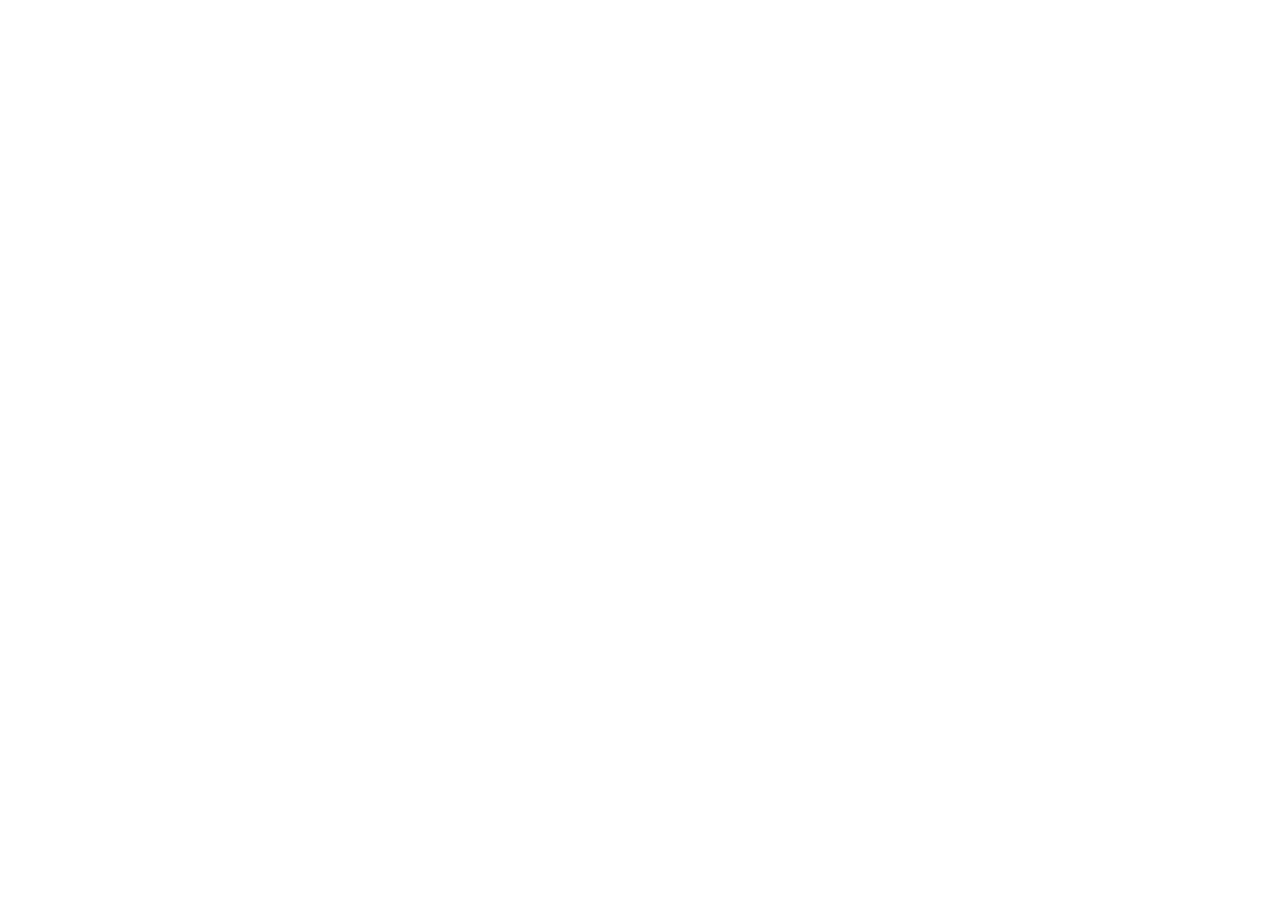
==== index.html @ fb3aa290 "basic files" ====
<!DOCTYPE html>
<html lang="en">
<head>
    <meta charset="UTF-8">
    <meta name="viewport" content="width=device-width, initial-scale=1.0">
    <title>parkticipation</title>
</head>
<body>
    
</body>
</html>
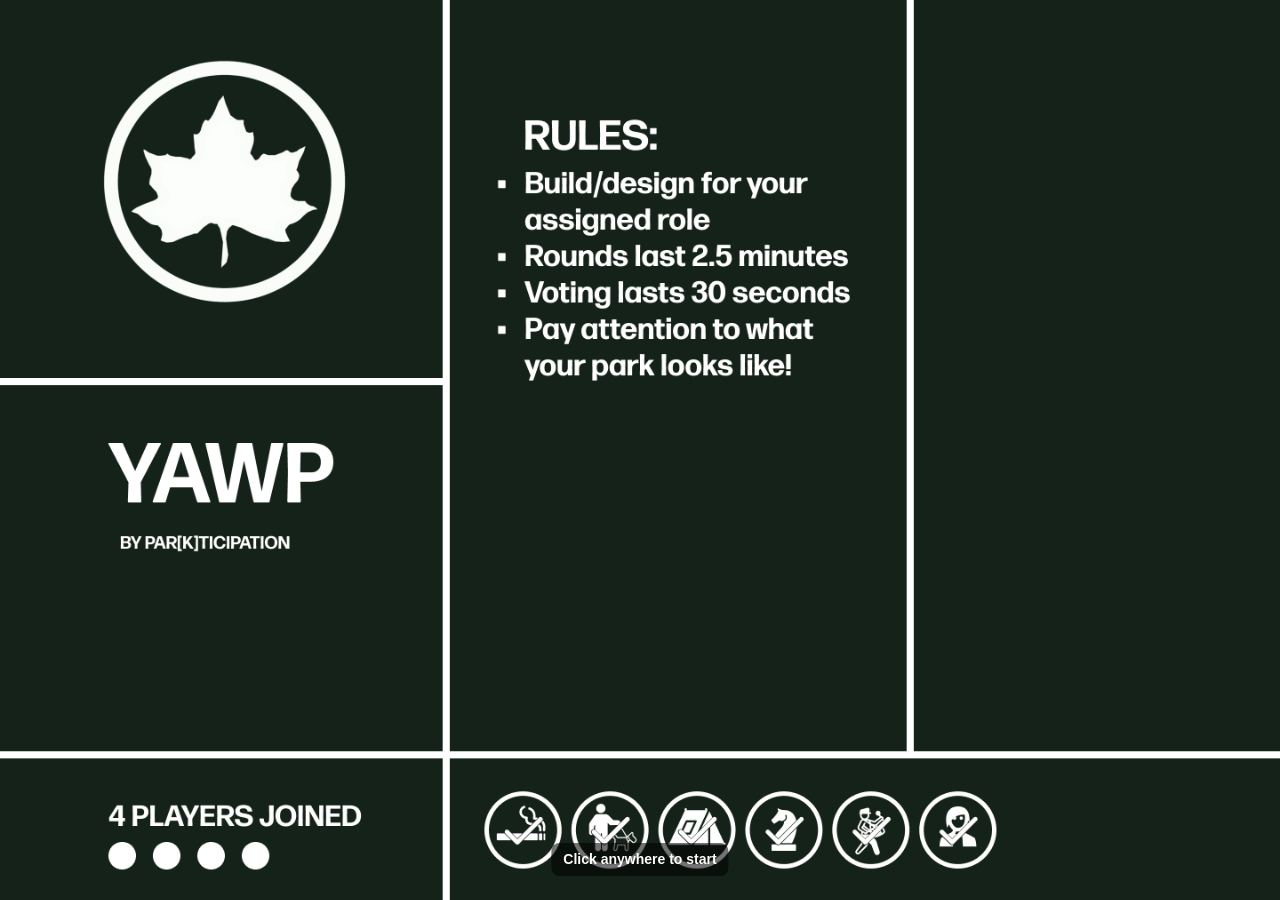
==== commit 15985894: "add first 4 start images/pages Added the first 4 images and the slideshow (timeings can be changed) " ====
--- a/index.html
+++ b/index.html
@@ -2,10 +2,19 @@
 <html lang="en">
 <head>
     <meta charset="UTF-8">
-    <meta name="viewport" content="width=device-width, initial-scale=1.0">
+    <meta name="viewport" content="width=device-width, initial-scale=1">
     <title>parkticipation</title>
+    <link rel="stylesheet" href="styles.css">
 </head>
 <body>
-    
+    <main class="slides">
+        <img class="slide active click" src="image/desktop_1.png" alt="Desktop 1">
+        <img class="slide" src="image/desktop_2.png" alt="Desktop 2">
+        <img class="slide" src="image/desktop_3.png" alt="Desktop 3">
+        <img class="slide" src="image/desktop_4.png" alt="Desktop 4">
+        <img class="slide" src="image/desktop_5.png" alt="Desktop 5">
+        <div class="hint">Click anywhere to start</div>
+    </main>
+    <script src="temp.js"></script>
 </body>
 </html>
--- a/styles.css
+++ b/styles.css
@@ -0,0 +1,46 @@
+html, body {
+	margin: 0;
+	height: 100%;
+	overflow: hidden;
+	background: #000;
+}
+
+.slides {
+	position: relative;
+	height: 100vh;
+}
+
+.slide {
+	position: absolute;
+	inset: 0;
+	width: 100%;
+	height: 100%;
+	object-fit: cover;
+	opacity: 0;
+	transition: opacity .5s;
+}
+
+.active {
+	opacity: 1;
+}
+
+.click {
+	cursor: pointer;
+}
+
+.hint {
+	position: absolute;
+	left: 50%;
+	bottom: 24px;
+	transform: translateX(-50%);
+	padding: 8px 12px;
+	color: #fff;
+	background: rgba(0, 0, 0, 0.55);
+	font: 600 14px/1.2 sans-serif;
+	border-radius: 8px;
+	z-index: 2;
+}
+
+body.started .hint {
+	display: none;
+}
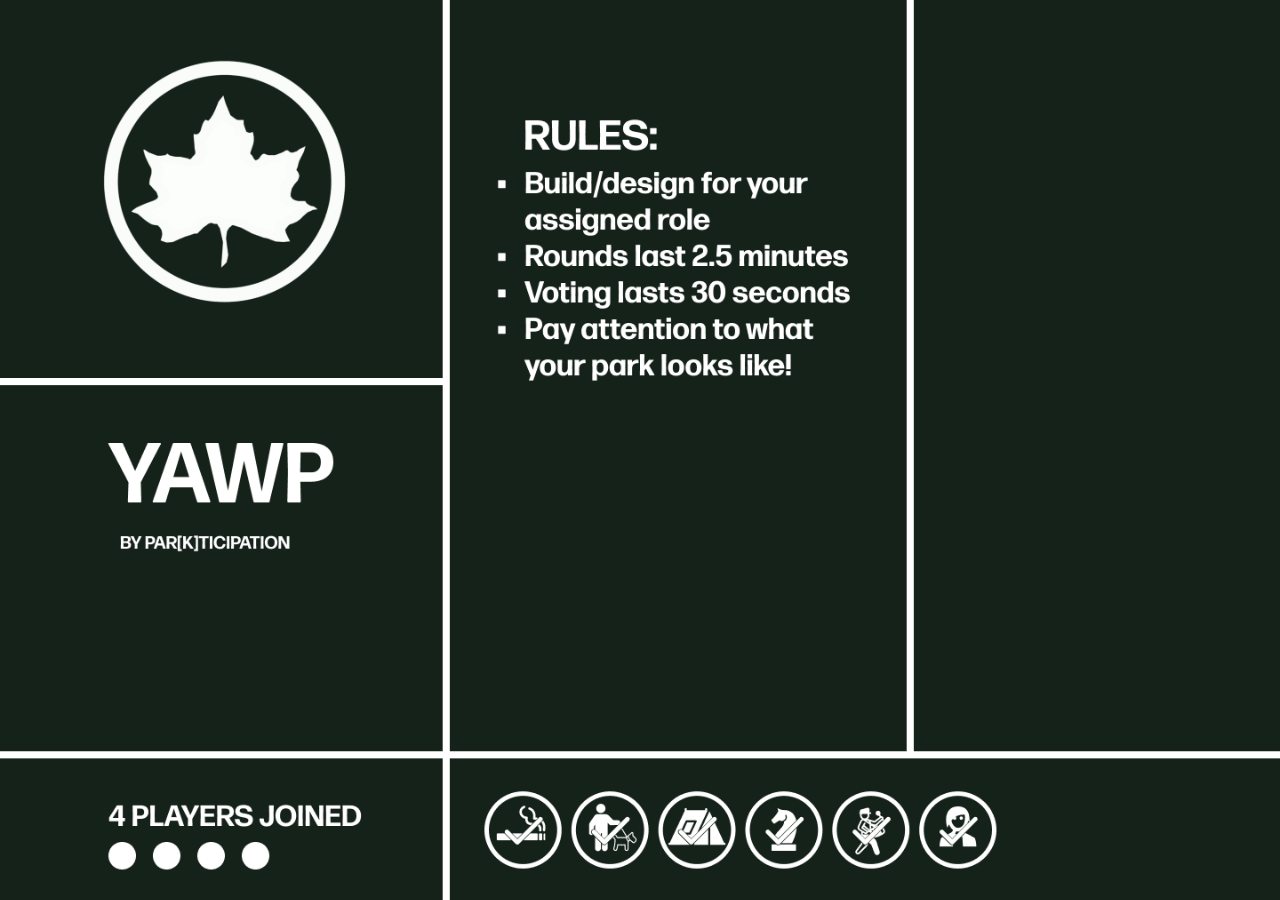
==== commit 12ae1391: "Update index.html" ====
--- a/index.html
+++ b/index.html
@@ -13,7 +13,6 @@
         <img class="slide" src="image/desktop_3.png" alt="Desktop 3">
         <img class="slide" src="image/desktop_4.png" alt="Desktop 4">
         <img class="slide" src="image/desktop_5.png" alt="Desktop 5">
-        <div class="hint">Click anywhere to start</div>
     </main>
     <script src="temp.js"></script>
 </body>
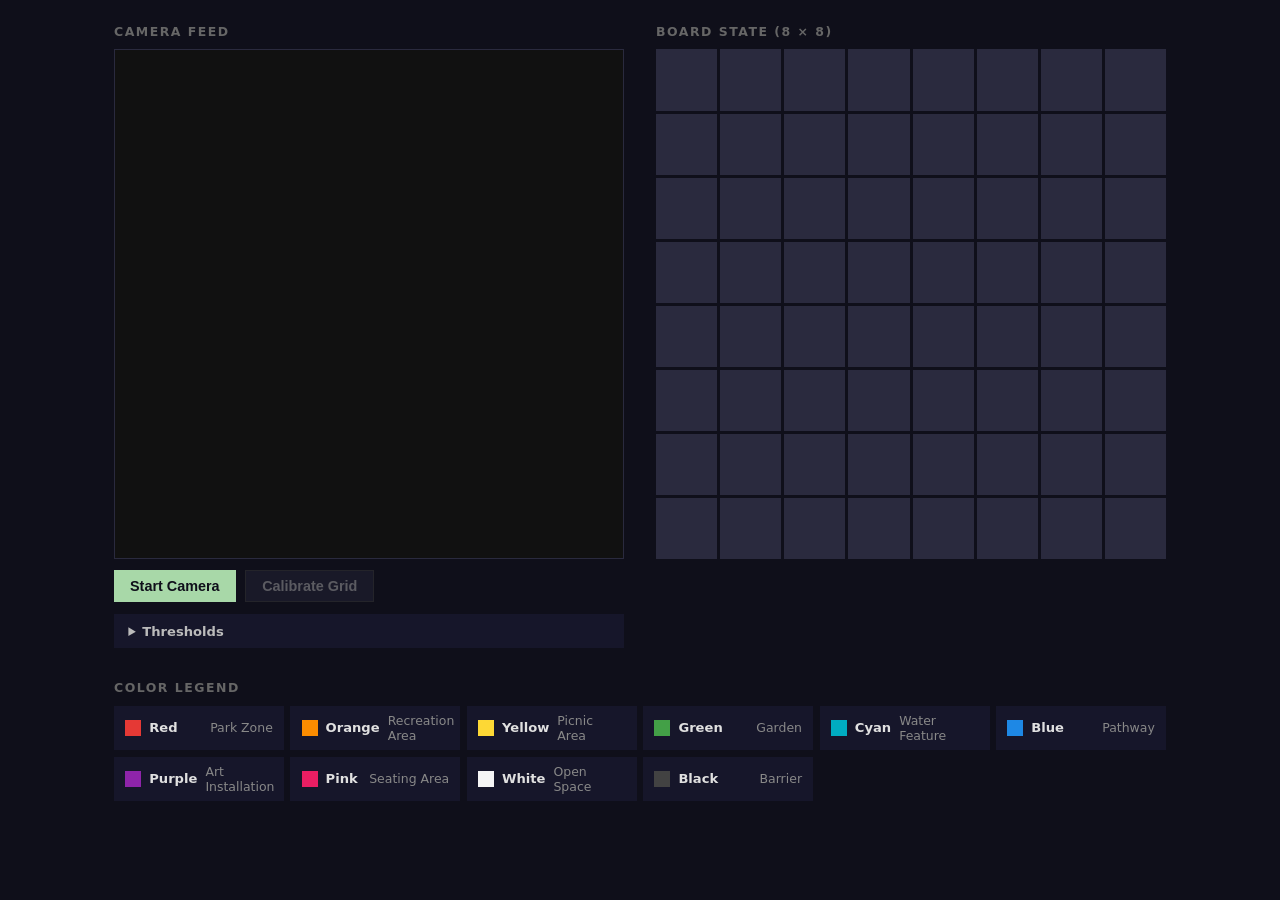
==== commit 10f6d91b: "camera feed, basic color detecting" ====
--- a/index.html
+++ b/index.html
@@ -2,18 +2,51 @@
 <html lang="en">
 <head>
     <meta charset="UTF-8">
-    <meta name="viewport" content="width=device-width, initial-scale=1">
-    <title>parkticipation</title>
+    <meta name="viewport" content="width=device-width, initial-scale=1.0">
+    <title>Parkticipation</title>
     <link rel="stylesheet" href="styles.css">
 </head>
 <body>
-    <main class="slides">
-        <img class="slide active click" src="image/desktop_1.png" alt="Desktop 1">
-        <img class="slide" src="image/desktop_2.png" alt="Desktop 2">
-        <img class="slide" src="image/desktop_3.png" alt="Desktop 3">
-        <img class="slide" src="image/desktop_4.png" alt="Desktop 4">
-        <img class="slide" src="image/desktop_5.png" alt="Desktop 5">
-    </main>
+    <div class="app">
+        <main>
+            <section class="camera-section">
+                <h2>Camera Feed</h2>
+                <div class="camera-container">
+                    <video id="video" autoplay playsinline muted></video>
+                    <canvas id="overlay" class="overlay"></canvas>
+                </div>
+                <div class="camera-controls">
+                    <button id="startBtn">Start Camera</button>
+                    <button id="calibrateBtn" disabled>Calibrate Grid</button>
+                </div>
+                <details class="calibration">
+                    <summary>Thresholds</summary>
+                    <label>
+                        Black cutoff (brightness)
+                        <input type="range" id="brightnessThreshold" min="10" max="120" value="40">
+                        <span id="brightnessVal">40</span>
+                    </label>
+                    <label>
+                        Gray cutoff (saturation)
+                        <input type="range" id="saturationThreshold" min="10" max="120" value="45">
+                        <span id="saturationVal">45</span>
+                    </label>
+                </details>
+            </section>
+
+            <section class="board-section">
+                <h2>Board State (8 × 8)</h2>
+                <div id="board" class="board"></div>
+            </section>
+        </main>
+
+        <section class="legend">
+            <h2>Color Legend</h2>
+            <div class="legend-grid" id="legendGrid"></div>
+        </section>
+    </div>
+
+    <canvas id="sampleCanvas"></canvas>
     <script src="temp.js"></script>
 </body>
-</html>+</html>
--- a/styles.css
+++ b/styles.css
@@ -1,46 +1,155 @@
-html, body {
-	margin: 0;
-	height: 100%;
-	overflow: hidden;
-	background: #000;
+*, *::before, *::after { box-sizing: border-box; margin: 0; padding: 0; }
+
+body {
+  font-family: system-ui, -apple-system, sans-serif;
+  background: #0f0f1a;
+  color: #e0e0e0;
+  min-height: 100vh;
 }
 
-.slides {
-	position: relative;
-	height: 100vh;
+.app {
+  max-width: 1100px;
+  margin: 0 auto;
+  padding: 1.5rem;
 }
 
-.slide {
-	position: absolute;
-	inset: 0;
-	width: 100%;
-	height: 100%;
-	object-fit: cover;
-	opacity: 0;
-	transition: opacity .5s;
+/* Layout */
+main {
+  display: grid;
+  grid-template-columns: 1fr 1fr;
+  gap: 2rem;
+  margin-bottom: 2rem;
 }
 
-.active {
-	opacity: 1;
+section h2 {
+  font-size: .78rem;
+  text-transform: uppercase;
+  letter-spacing: .12em;
+  color: #666;
+  margin-bottom: .65rem;
 }
 
-.click {
-	cursor: pointer;
+/* ── Camera ── */
+.camera-container {
+  position: relative;
+  width: 100%;
+  aspect-ratio: 1;
+  background: #111;
+  overflow: hidden;
+  border: 1px solid #2a2a3e;
 }
 
-.hint {
-	position: absolute;
-	left: 50%;
-	bottom: 24px;
-	transform: translateX(-50%);
-	padding: 8px 12px;
-	color: #fff;
-	background: rgba(0, 0, 0, 0.55);
-	font: 600 14px/1.2 sans-serif;
-	border-radius: 8px;
-	z-index: 2;
+#video {
+  width: 100%;
+  height: 100%;
+  object-fit: cover;
+  display: block;
 }
 
-body.started .hint {
-	display: none;
+.overlay {
+  position: absolute;
+  inset: 0;
+  width: 100%;
+  height: 100%;
+  pointer-events: none;
 }
+
+.camera-controls {
+  display: flex;
+  gap: .6rem;
+  margin-top: .65rem;
+}
+
+button {
+  padding: .45rem 1rem;
+  border: none;
+  font-size: .9rem;
+  font-weight: 600;
+  cursor: pointer;
+  transition: opacity .15s;
+}
+button:disabled { opacity: .4; cursor: default; }
+
+#startBtn {
+  background: #a8d8a8;
+  color: #0f0f1a;
+}
+#calibrateBtn {
+  background: #2a2a3e;
+  color: #ccc;
+  border: 1px solid #444;
+}
+
+.calibration {
+  margin-top: .75rem;
+  background: #16162a;
+  padding: .6rem .9rem;
+  font-size: .82rem;
+  color: #999;
+}
+.calibration summary {
+  cursor: pointer;
+  user-select: none;
+  font-weight: 600;
+  color: #bbb;
+}
+.calibration label {
+  display: flex;
+  align-items: center;
+  gap: .5rem;
+  margin-top: .5rem;
+}
+.calibration input[type=range] { flex: 1; }
+.calibration span { width: 2ch; text-align: right; }
+
+/* ── Board ── */
+.board {
+  display: grid;
+  grid-template-columns: repeat(8, 1fr);
+  gap: 3px;
+  aspect-ratio: 1;
+}
+
+.board-cell {
+  display: flex;
+  align-items: center;
+  justify-content: center;
+  font-size: clamp(.7rem, 2vw, 1.2rem);
+  transition: background .12s;
+  background: var(--cell-color, #2a2a3e);
+}
+
+/* ── Legend ── */
+.legend-grid {
+  display: grid;
+  grid-template-columns: repeat(auto-fill, minmax(155px, 1fr));
+  gap: .4rem;
+}
+
+.legend-item {
+  display: flex;
+  align-items: center;
+  gap: .5rem;
+  background: #16162a;
+  padding: .45rem .7rem;
+  font-size: .82rem;
+}
+
+.swatch {
+  width: 16px;
+  height: 16px;
+  flex-shrink: 0;
+  background: var(--swatch-color);
+}
+
+#sampleCanvas {
+  display: none;
+}
+
+.legend-label { font-weight: 600; flex-shrink: 0; }
+.legend-attr  { color: #888; font-size: .78rem; margin-left: auto; }
+
+/* Responsive */
+@media (max-width: 680px) {
+  main { grid-template-columns: 1fr; }
+}
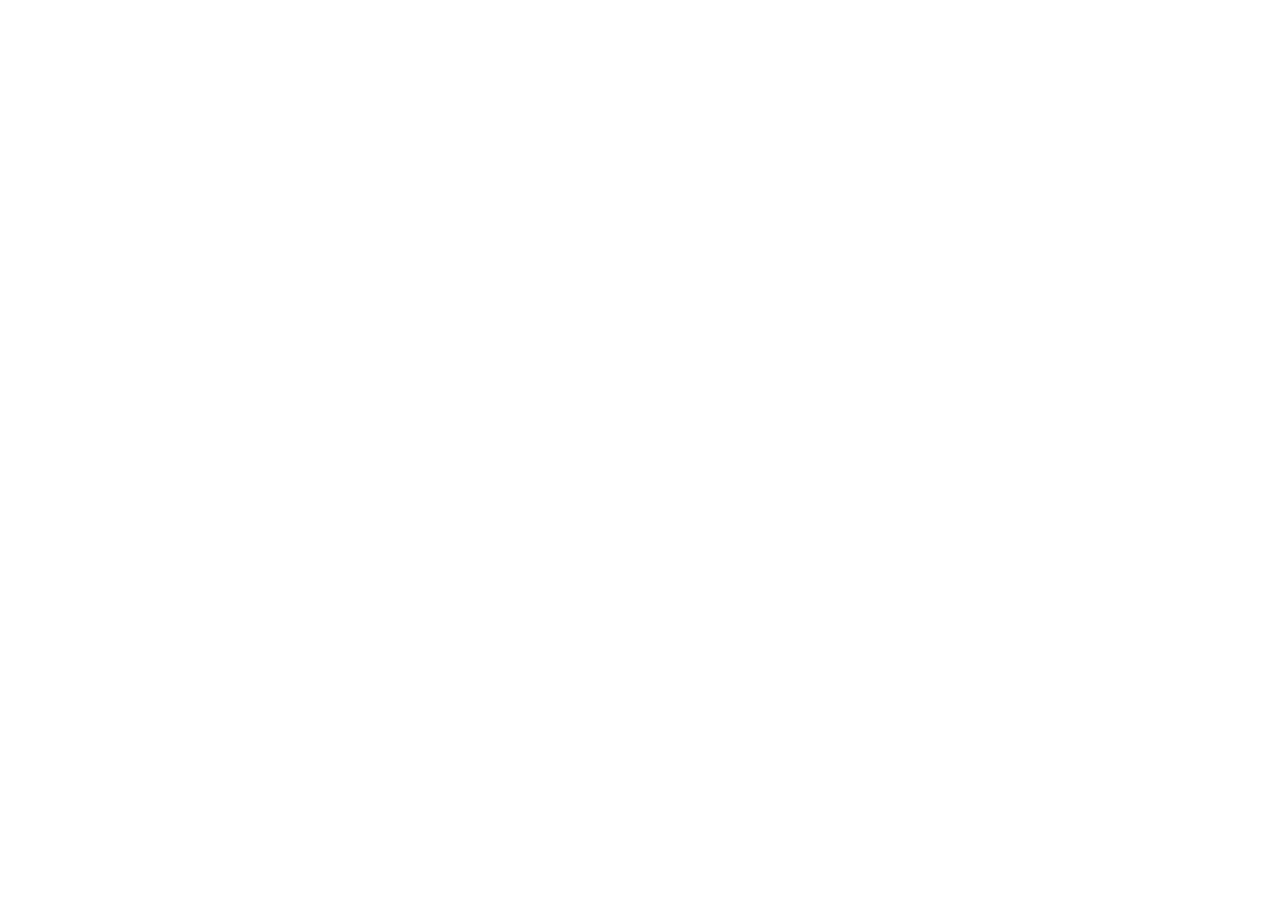
==== commit ba87933a: "restricted color key" ====
--- a/index.html
+++ b/index.html
@@ -3,50 +3,10 @@
 <head>
     <meta charset="UTF-8">
     <meta name="viewport" content="width=device-width, initial-scale=1.0">
-    <title>Parkticipation</title>
-    <link rel="stylesheet" href="styles.css">
+    <title>parkticipation color detecting test</title>
 </head>
 <body>
-    <div class="app">
-        <main>
-            <section class="camera-section">
-                <h2>Camera Feed</h2>
-                <div class="camera-container">
-                    <video id="video" autoplay playsinline muted></video>
-                    <canvas id="overlay" class="overlay"></canvas>
-                </div>
-                <div class="camera-controls">
-                    <button id="startBtn">Start Camera</button>
-                    <button id="calibrateBtn" disabled>Calibrate Grid</button>
-                </div>
-                <details class="calibration">
-                    <summary>Thresholds</summary>
-                    <label>
-                        Black cutoff (brightness)
-                        <input type="range" id="brightnessThreshold" min="10" max="120" value="40">
-                        <span id="brightnessVal">40</span>
-                    </label>
-                    <label>
-                        Gray cutoff (saturation)
-                        <input type="range" id="saturationThreshold" min="10" max="120" value="45">
-                        <span id="saturationVal">45</span>
-                    </label>
-                </details>
-            </section>
-
-            <section class="board-section">
-                <h2>Board State (8 × 8)</h2>
-                <div id="board" class="board"></div>
-            </section>
-        </main>
-
-        <section class="legend">
-            <h2>Color Legend</h2>
-            <div class="legend-grid" id="legendGrid"></div>
-        </section>
-    </div>
-
-    <canvas id="sampleCanvas"></canvas>
-    <script src="temp.js"></script>
+    
 </body>
-</html>
+<script src="./temp.js"></script>
+</html>
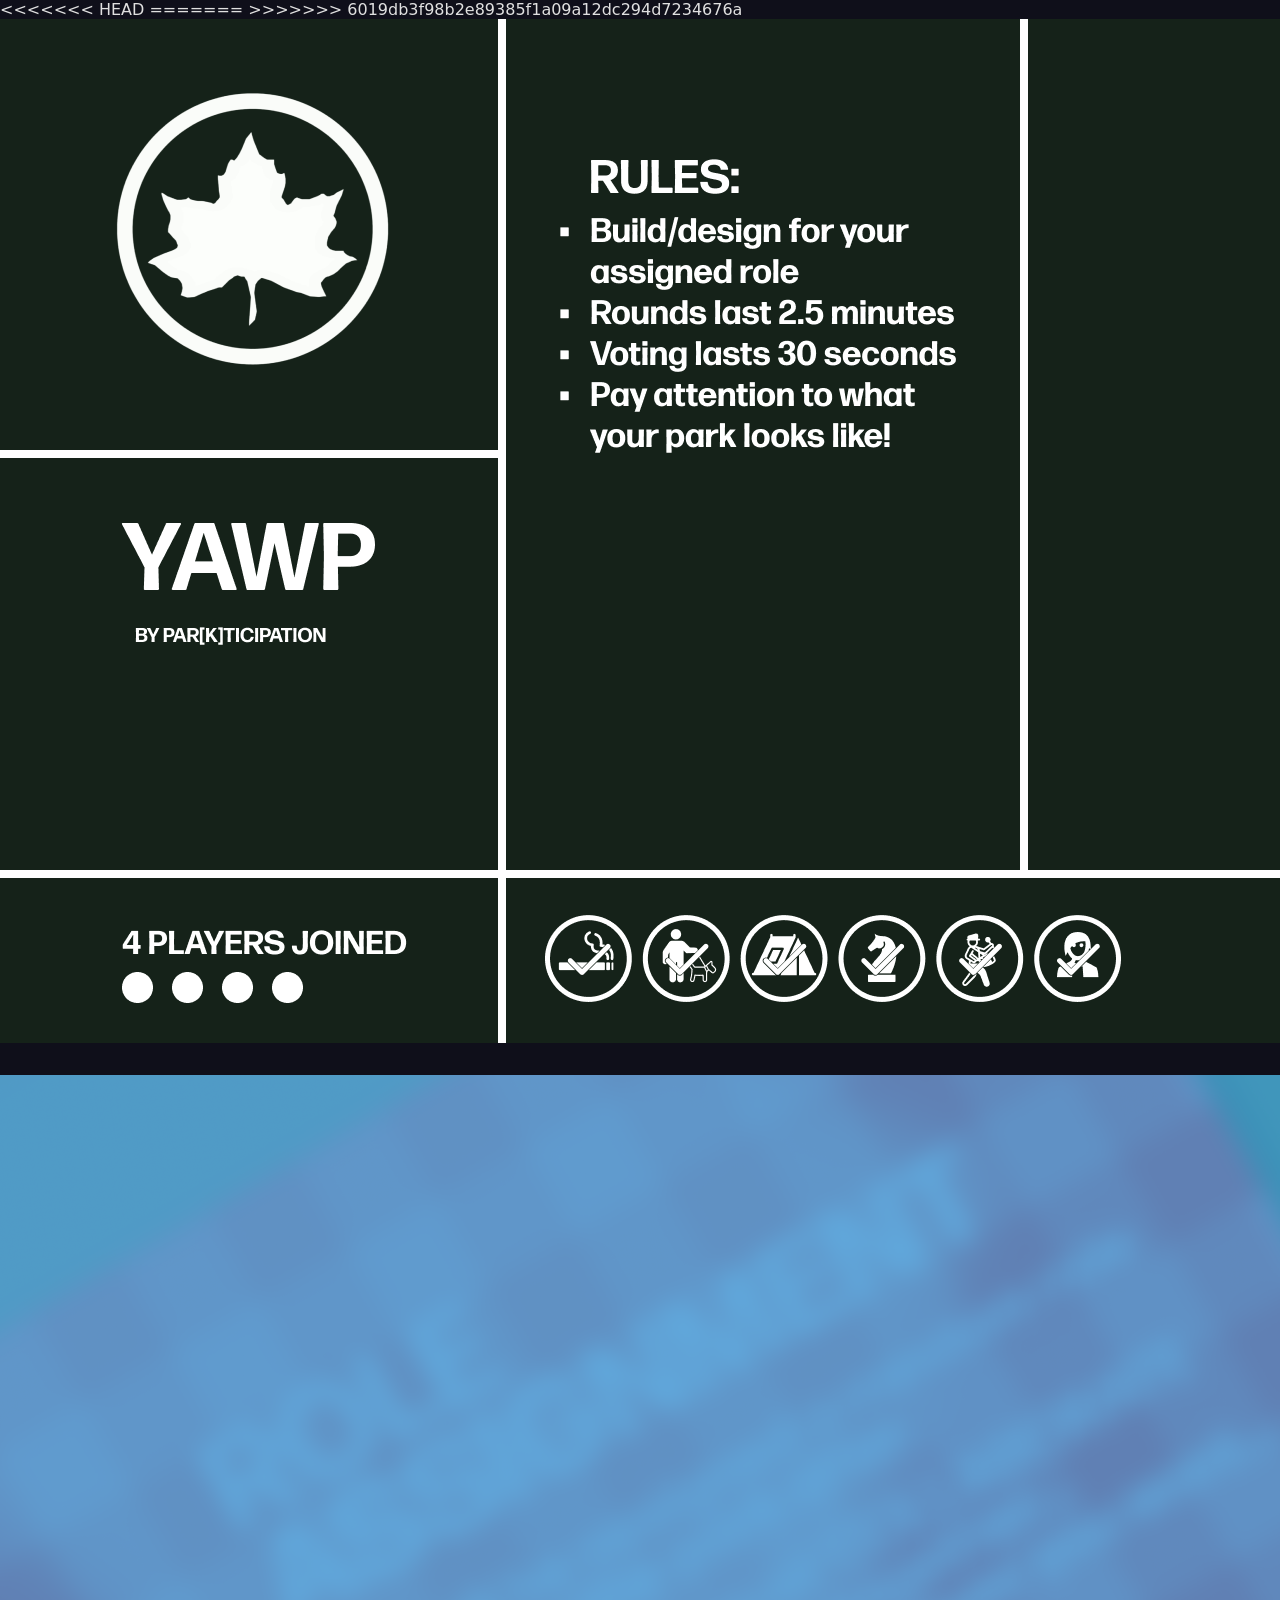
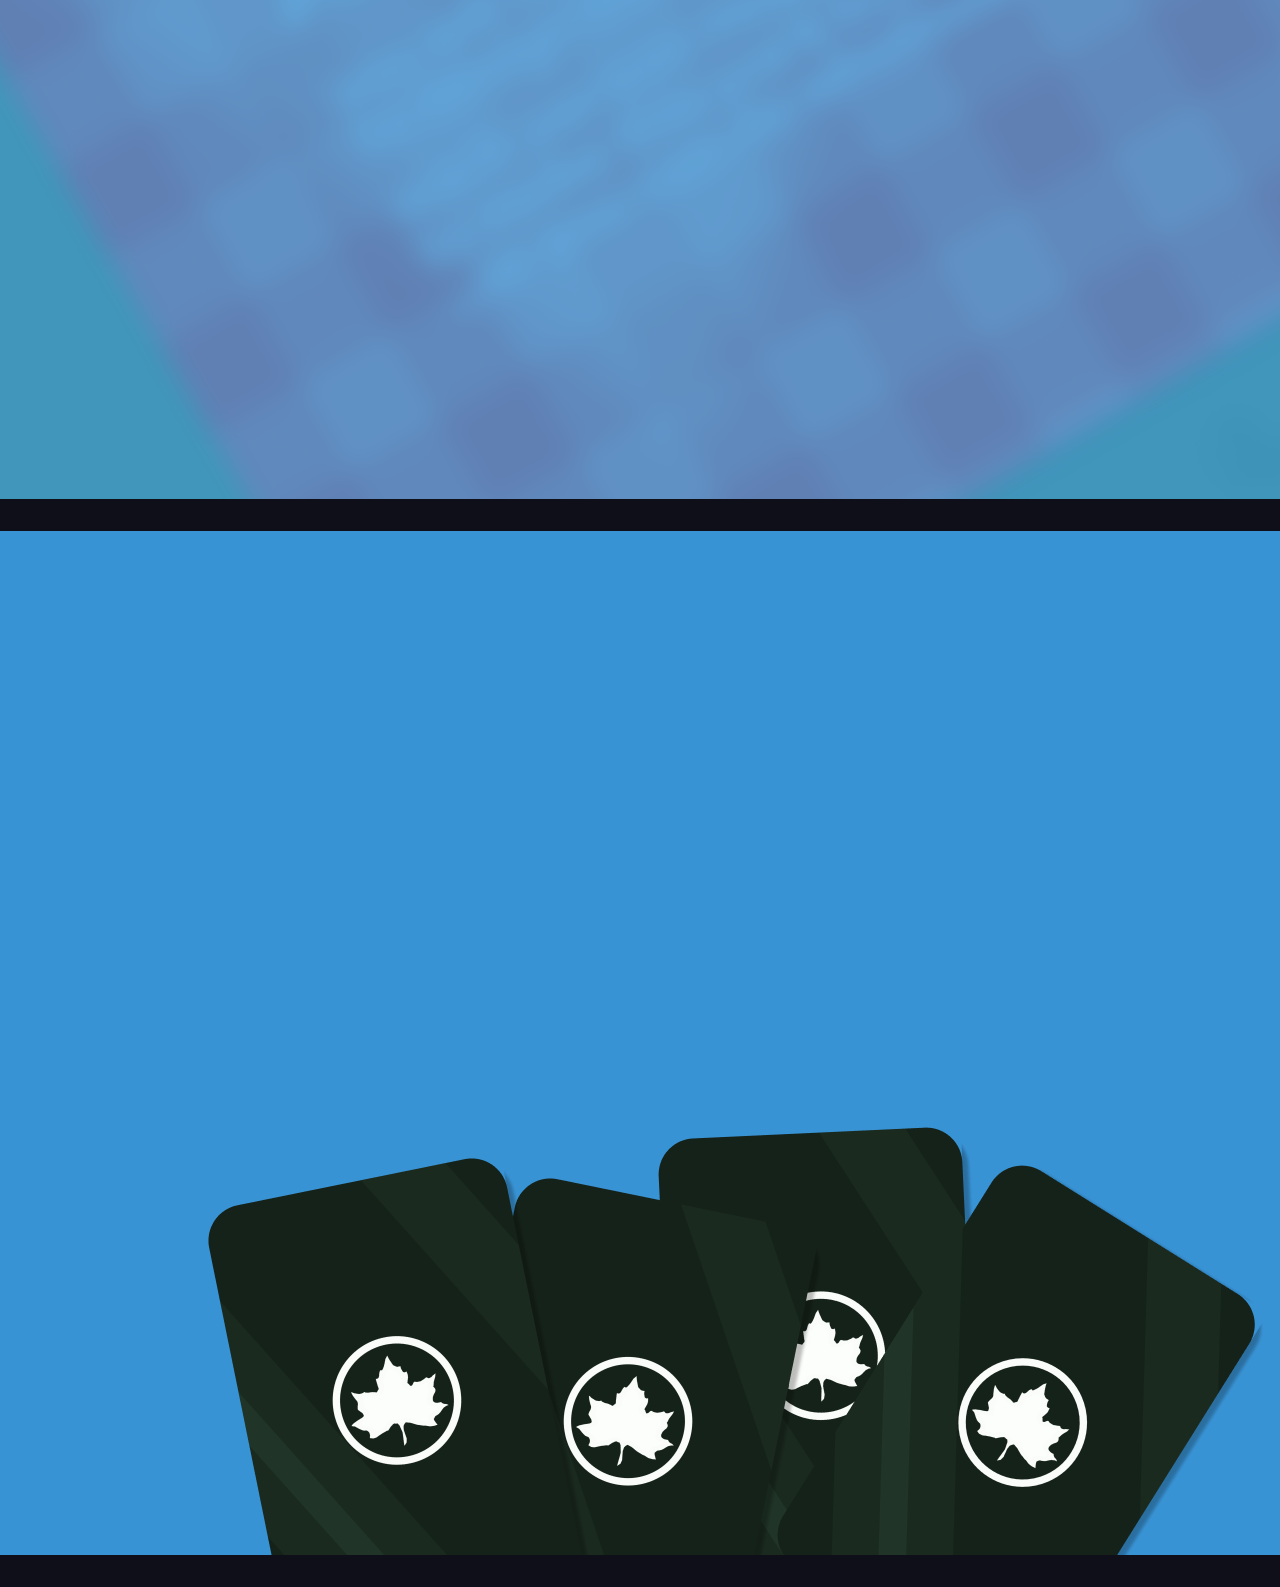
==== commit 069b60dc: "hehe" ====
--- a/index.html
+++ b/index.html
@@ -2,11 +2,23 @@
 <html lang="en">
 <head>
     <meta charset="UTF-8">
+<<<<<<< HEAD
+    <meta name="viewport" content="width=device-width, initial-scale=1">
+    <title>parkticipation</title>
+    <link rel="stylesheet" href="styles.css">
+=======
     <meta name="viewport" content="width=device-width, initial-scale=1.0">
     <title>parkticipation color detecting test</title>
+>>>>>>> 6019db3f98b2e89385f1a09a12dc294d7234676a
 </head>
 <body>
-    
+    <main class="slides">
+        <img class="slide active click" src="image/desktop_1.png" alt="Desktop 1">
+        <img class="slide" src="image/desktop_2.png" alt="Desktop 2">
+        <img class="slide" src="image/desktop_3.png" alt="Desktop 3">
+        <img class="slide" src="image/desktop_4.png" alt="Desktop 4">
+        <img class="slide" src="image/desktop_5.png" alt="Desktop 5">
+    </main>
+    <script src="temp.js"></script>
 </body>
-<script src="./temp.js"></script>
 </html>
--- a/styles.css
+++ b/styles.css
@@ -0,0 +1,155 @@
+*, *::before, *::after { box-sizing: border-box; margin: 0; padding: 0; }
+
+body {
+  font-family: system-ui, -apple-system, sans-serif;
+  background: #0f0f1a;
+  color: #e0e0e0;
+  min-height: 100vh;
+}
+
+.app {
+  max-width: 1100px;
+  margin: 0 auto;
+  padding: 1.5rem;
+}
+
+/* Layout */
+main {
+  display: grid;
+  grid-template-columns: 1fr 1fr;
+  gap: 2rem;
+  margin-bottom: 2rem;
+}
+
+section h2 {
+  font-size: .78rem;
+  text-transform: uppercase;
+  letter-spacing: .12em;
+  color: #666;
+  margin-bottom: .65rem;
+}
+
+/* ── Camera ── */
+.camera-container {
+  position: relative;
+  width: 100%;
+  aspect-ratio: 1;
+  background: #111;
+  overflow: hidden;
+  border: 1px solid #2a2a3e;
+}
+
+#video {
+  width: 100%;
+  height: 100%;
+  object-fit: cover;
+  display: block;
+}
+
+.overlay {
+  position: absolute;
+  inset: 0;
+  width: 100%;
+  height: 100%;
+  pointer-events: none;
+}
+
+.camera-controls {
+  display: flex;
+  gap: .6rem;
+  margin-top: .65rem;
+}
+
+button {
+  padding: .45rem 1rem;
+  border: none;
+  font-size: .9rem;
+  font-weight: 600;
+  cursor: pointer;
+  transition: opacity .15s;
+}
+button:disabled { opacity: .4; cursor: default; }
+
+#startBtn {
+  background: #a8d8a8;
+  color: #0f0f1a;
+}
+#calibrateBtn {
+  background: #2a2a3e;
+  color: #ccc;
+  border: 1px solid #444;
+}
+
+.calibration {
+  margin-top: .75rem;
+  background: #16162a;
+  padding: .6rem .9rem;
+  font-size: .82rem;
+  color: #999;
+}
+.calibration summary {
+  cursor: pointer;
+  user-select: none;
+  font-weight: 600;
+  color: #bbb;
+}
+.calibration label {
+  display: flex;
+  align-items: center;
+  gap: .5rem;
+  margin-top: .5rem;
+}
+.calibration input[type=range] { flex: 1; }
+.calibration span { width: 2ch; text-align: right; }
+
+/* ── Board ── */
+.board {
+  display: grid;
+  grid-template-columns: repeat(8, 1fr);
+  gap: 3px;
+  aspect-ratio: 1;
+}
+
+.board-cell {
+  display: flex;
+  align-items: center;
+  justify-content: center;
+  font-size: clamp(.7rem, 2vw, 1.2rem);
+  transition: background .12s;
+  background: var(--cell-color, #2a2a3e);
+}
+
+/* ── Legend ── */
+.legend-grid {
+  display: grid;
+  grid-template-columns: repeat(auto-fill, minmax(155px, 1fr));
+  gap: .4rem;
+}
+
+.legend-item {
+  display: flex;
+  align-items: center;
+  gap: .5rem;
+  background: #16162a;
+  padding: .45rem .7rem;
+  font-size: .82rem;
+}
+
+.swatch {
+  width: 16px;
+  height: 16px;
+  flex-shrink: 0;
+  background: var(--swatch-color);
+}
+
+#sampleCanvas {
+  display: none;
+}
+
+.legend-label { font-weight: 600; flex-shrink: 0; }
+.legend-attr  { color: #888; font-size: .78rem; margin-left: auto; }
+
+/* Responsive */
+@media (max-width: 680px) {
+  main { grid-template-columns: 1fr; }
+}
